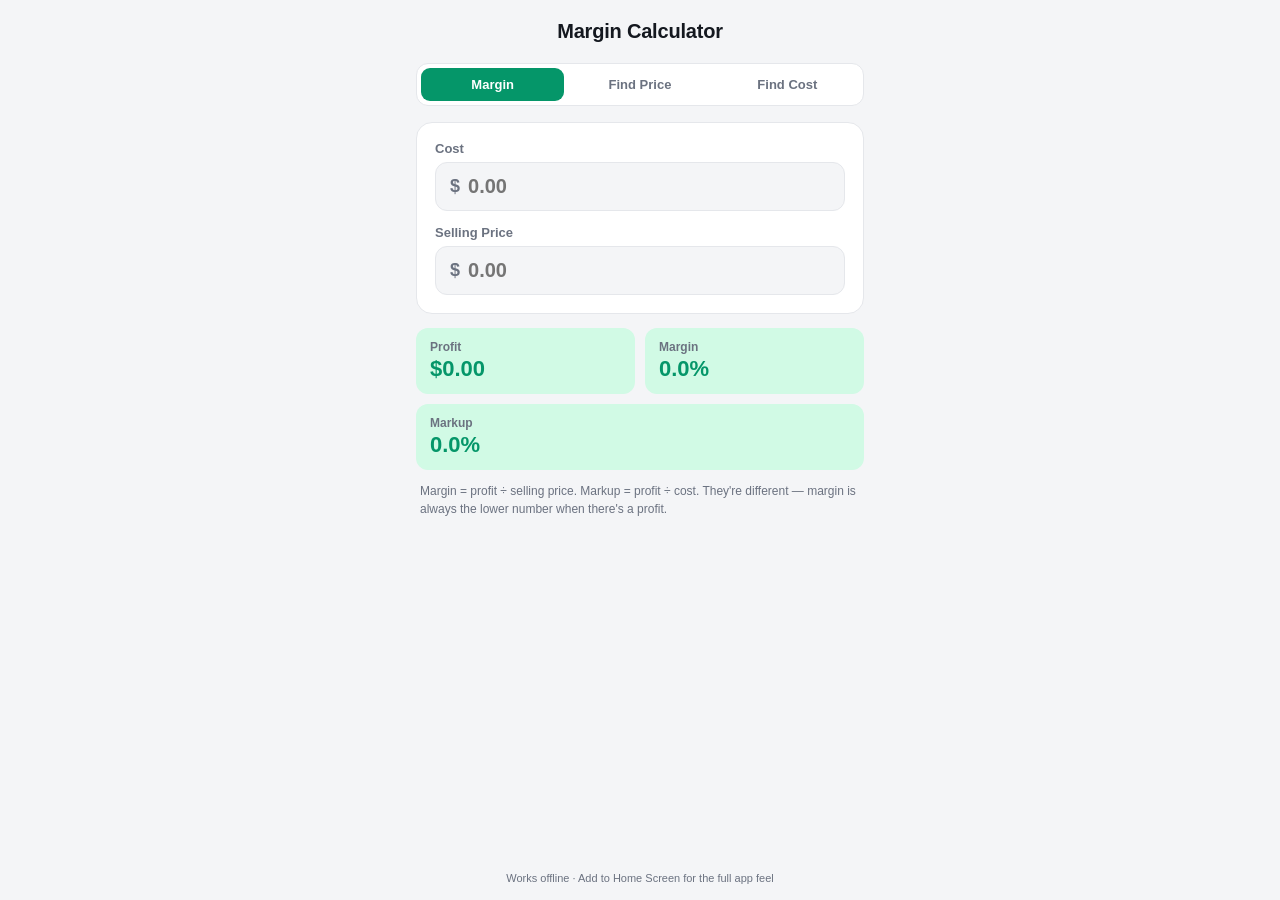
==== index.html @ df821b4a "Add installable margin calculator PWA Single-page app with three modes (margin/markup/profit from co" ====
<!doctype html>
<html lang="en">
<head>
<meta charset="UTF-8" />
<meta name="viewport" content="width=device-width, initial-scale=1, maximum-scale=1, viewport-fit=cover" />
<title>Margin Calc</title>
<meta name="theme-color" content="#059669" />
<meta name="description" content="Fast margin, markup, price and cost calculator." />

<link rel="manifest" href="manifest.json" />
<link rel="icon" href="icons/icon-32.png" sizes="32x32" />
<link rel="apple-touch-icon" href="icons/icon-180.png" />
<meta name="apple-mobile-web-app-capable" content="yes" />
<meta name="apple-mobile-web-app-status-bar-style" content="black-translucent" />
<meta name="apple-mobile-web-app-title" content="Margin Calc" />

<style>
  :root {
    --bg: #f4f5f7;
    --card: #ffffff;
    --text: #14181f;
    --text-dim: #6b7280;
    --accent: #059669;
    --accent-dim: #d1fae5;
    --border: #e5e7eb;
    --danger: #dc2626;
    --radius: 16px;
  }
  @media (prefers-color-scheme: dark) {
    :root {
      --bg: #0b0d10;
      --card: #16191d;
      --text: #f2f3f5;
      --text-dim: #9aa1ab;
      --accent: #10b981;
      --accent-dim: #0f2e24;
      --border: #262b31;
      --danger: #f87171;
    }
  }
  * { box-sizing: border-box; -webkit-tap-highlight-color: transparent; }
  html, body {
    margin: 0;
    padding: 0;
    background: var(--bg);
    color: var(--text);
    font-family: -apple-system, BlinkMacSystemFont, "Segoe UI", Roboto, Helvetica, Arial, sans-serif;
    height: 100%;
    overscroll-behavior-y: none;
  }
  body {
    padding: env(safe-area-inset-top) env(safe-area-inset-right) env(safe-area-inset-bottom) env(safe-area-inset-left);
    display: flex;
    flex-direction: column;
    min-height: 100vh;
  }
  header {
    padding: 20px 20px 8px;
    text-align: center;
  }
  header h1 {
    font-size: 20px;
    font-weight: 700;
    margin: 0;
    letter-spacing: -0.01em;
  }
  main {
    flex: 1;
    padding: 12px 16px 24px;
    max-width: 480px;
    width: 100%;
    margin: 0 auto;
  }

  .tabs {
    display: flex;
    background: var(--card);
    border: 1px solid var(--border);
    border-radius: 12px;
    padding: 4px;
    gap: 4px;
    margin-bottom: 16px;
  }
  .tab {
    flex: 1;
    border: none;
    background: transparent;
    color: var(--text-dim);
    font-size: 13px;
    font-weight: 600;
    padding: 9px 4px;
    border-radius: 9px;
    cursor: pointer;
  }
  .tab.active {
    background: var(--accent);
    color: white;
  }

  .card {
    background: var(--card);
    border: 1px solid var(--border);
    border-radius: var(--radius);
    padding: 18px;
    margin-bottom: 14px;
  }

  .field { margin-bottom: 14px; }
  .field:last-child { margin-bottom: 0; }
  label {
    display: block;
    font-size: 13px;
    font-weight: 600;
    color: var(--text-dim);
    margin-bottom: 6px;
  }
  .input-wrap {
    display: flex;
    align-items: center;
    background: var(--bg);
    border: 1px solid var(--border);
    border-radius: 12px;
    padding: 0 14px;
  }
  .input-wrap .prefix, .input-wrap .suffix {
    font-size: 18px;
    color: var(--text-dim);
    font-weight: 600;
  }
  input[type="text"], input[type="number"] {
    flex: 1;
    border: none;
    background: transparent;
    outline: none;
    font-size: 20px;
    font-weight: 600;
    color: var(--text);
    padding: 12px 8px;
    width: 100%;
    font-variant-numeric: tabular-nums;
  }

  .results {
    display: grid;
    grid-template-columns: 1fr 1fr;
    gap: 10px;
    margin-top: 4px;
  }
  .result {
    background: var(--accent-dim);
    border-radius: 12px;
    padding: 12px 14px;
  }
  .result.full { grid-column: 1 / -1; }
  .result .label {
    font-size: 12px;
    font-weight: 600;
    color: var(--text-dim);
    margin-bottom: 2px;
  }
  .result .value {
    font-size: 22px;
    font-weight: 700;
    color: var(--accent);
    font-variant-numeric: tabular-nums;
  }
  .result .value.negative { color: var(--danger); }

  .hint {
    font-size: 12px;
    color: var(--text-dim);
    line-height: 1.5;
    padding: 0 4px;
  }

  footer {
    text-align: center;
    font-size: 11px;
    color: var(--text-dim);
    padding: 8px 16px calc(16px + env(safe-area-inset-bottom));
  }
</style>
</head>
<body>

<header>
  <h1>Margin Calculator</h1>
</header>

<main>
  <div class="tabs" role="tablist">
    <button class="tab active" data-tab="margin">Margin</button>
    <button class="tab" data-tab="price">Find Price</button>
    <button class="tab" data-tab="cost">Find Cost</button>
  </div>

  <!-- Tab 1: Cost + Price -> Margin, Markup, Profit -->
  <section class="panel" id="panel-margin">
    <div class="card">
      <div class="field">
        <label for="m-cost">Cost</label>
        <div class="input-wrap">
          <span class="prefix">$</span>
          <input type="text" inputmode="decimal" id="m-cost" placeholder="0.00" />
        </div>
      </div>
      <div class="field">
        <label for="m-price">Selling Price</label>
        <div class="input-wrap">
          <span class="prefix">$</span>
          <input type="text" inputmode="decimal" id="m-price" placeholder="0.00" />
        </div>
      </div>
    </div>
    <div class="results">
      <div class="result"><div class="label">Profit</div><div class="value" id="m-profit">$0.00</div></div>
      <div class="result"><div class="label">Margin</div><div class="value" id="m-margin">0%</div></div>
      <div class="result full"><div class="label">Markup</div><div class="value" id="m-markup">0%</div></div>
    </div>
    <p class="hint">Margin = profit ÷ selling price. Markup = profit ÷ cost. They're different — margin is always the lower number when there's a profit.</p>
  </section>

  <!-- Tab 2: Cost + Margin -> Price -->
  <section class="panel" id="panel-price" style="display:none">
    <div class="card">
      <div class="field">
        <label for="p-cost">Cost</label>
        <div class="input-wrap">
          <span class="prefix">$</span>
          <input type="text" inputmode="decimal" id="p-cost" placeholder="0.00" />
        </div>
      </div>
      <div class="field">
        <label for="p-margin">Target Margin</label>
        <div class="input-wrap">
          <input type="text" inputmode="decimal" id="p-margin" placeholder="0" />
          <span class="suffix">%</span>
        </div>
      </div>
    </div>
    <div class="results">
      <div class="result"><div class="label">Selling Price</div><div class="value" id="p-price">$0.00</div></div>
      <div class="result"><div class="label">Profit</div><div class="value" id="p-profit">$0.00</div></div>
      <div class="result full"><div class="label">Markup</div><div class="value" id="p-markup">0%</div></div>
    </div>
    <p class="hint">Enter your cost and the margin you want to earn, and this shows what to charge.</p>
  </section>

  <!-- Tab 3: Price + Margin -> Cost -->
  <section class="panel" id="panel-cost" style="display:none">
    <div class="card">
      <div class="field">
        <label for="c-price">Selling Price</label>
        <div class="input-wrap">
          <span class="prefix">$</span>
          <input type="text" inputmode="decimal" id="c-price" placeholder="0.00" />
        </div>
      </div>
      <div class="field">
        <label for="c-margin">Target Margin</label>
        <div class="input-wrap">
          <input type="text" inputmode="decimal" id="c-margin" placeholder="0" />
          <span class="suffix">%</span>
        </div>
      </div>
    </div>
    <div class="results">
      <div class="result"><div class="label">Max Cost</div><div class="value" id="c-cost">$0.00</div></div>
      <div class="result"><div class="label">Profit</div><div class="value" id="c-profit">$0.00</div></div>
      <div class="result full"><div class="label">Markup</div><div class="value" id="c-markup">0%</div></div>
    </div>
    <p class="hint">Enter your selling price and target margin to see the most you can pay for it.</p>
  </section>
</main>

<footer>Works offline · Add to Home Screen for the full app feel</footer>

<script src="app.js"></script>
<script>
  if ("serviceWorker" in navigator) {
    window.addEventListener("load", () => {
      navigator.serviceWorker.register("sw.js").catch(() => {});
    });
  }
</script>
</body>
</html>
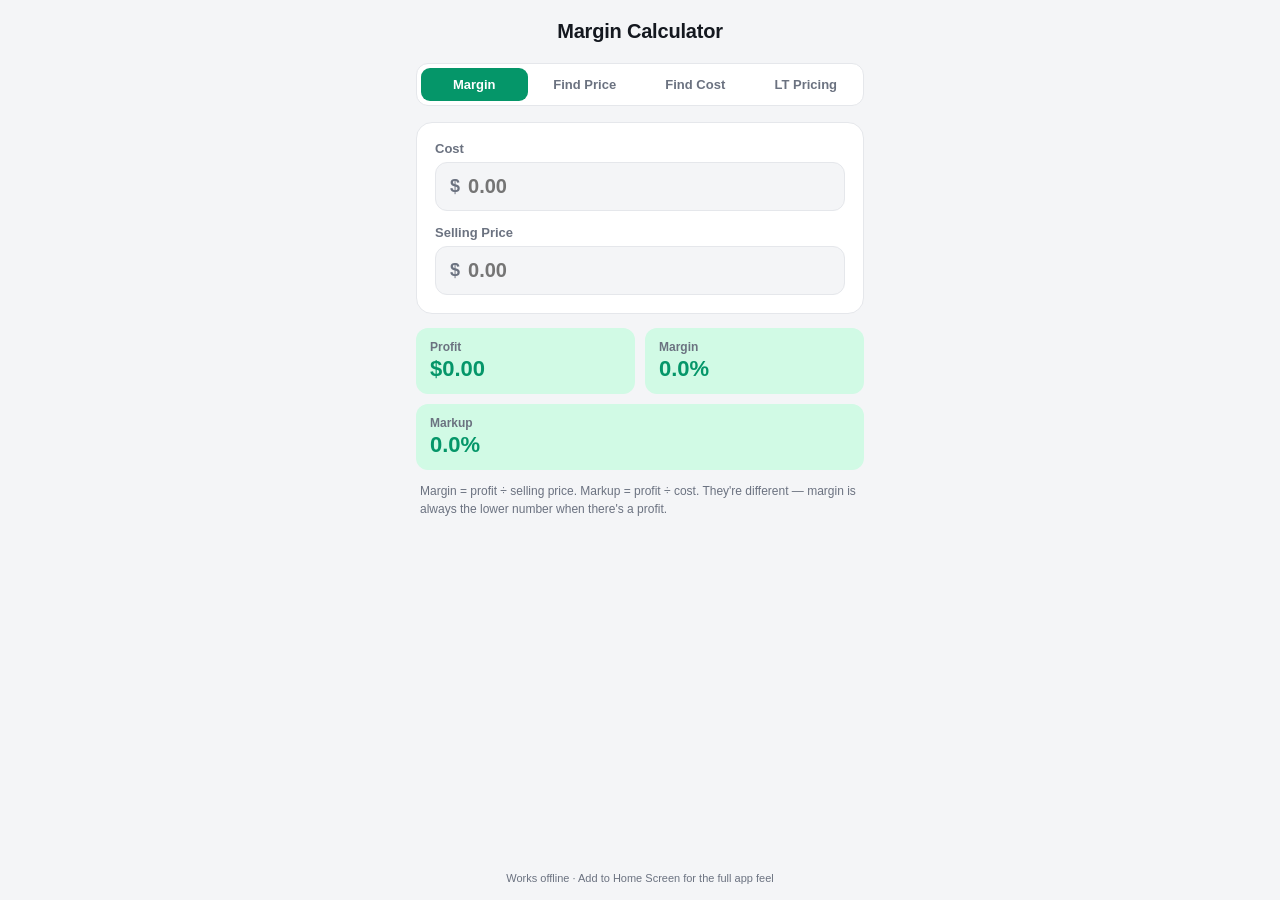
==== commit 3242f0d0: "Add LT Pricing tab (Local Treasures Pricing Tool, Option 1) Replicates cells A4:D17 of the Local Tre" ====
--- a/index.html
+++ b/index.html
@@ -192,6 +192,7 @@
     <button class="tab active" data-tab="margin">Margin</button>
     <button class="tab" data-tab="price">Find Price</button>
     <button class="tab" data-tab="cost">Find Cost</button>
+    <button class="tab" data-tab="lt">LT Pricing</button>
   </div>
 
   <!-- Tab 1: Cost + Price -> Margin, Markup, Profit -->
@@ -270,6 +271,50 @@
       <div class="result full"><div class="label">Markup</div><div class="value" id="c-markup">0%</div></div>
     </div>
     <p class="hint">Enter your selling price and target margin to see the most you can pay for it.</p>
+  </section>
+
+  <!-- Tab 4: Local Treasures Pricing Tool — Option 1 (Customer Price + Labour + Materials -> Margin/Markup) -->
+  <section class="panel" id="panel-lt" style="display:none">
+    <div class="card">
+      <div class="field">
+        <label for="lt-fee">LT Fee Rate</label>
+        <div class="input-wrap">
+          <input type="text" inputmode="decimal" id="lt-fee" placeholder="0" value="6.65" />
+          <span class="suffix">%</span>
+        </div>
+      </div>
+      <div class="field">
+        <label for="lt-customer">Customer Price</label>
+        <div class="input-wrap">
+          <span class="prefix">£</span>
+          <input type="text" inputmode="decimal" id="lt-customer" placeholder="0.00" />
+        </div>
+      </div>
+      <div class="field">
+        <label for="lt-labour">Treasure Price / Labour</label>
+        <div class="input-wrap">
+          <span class="prefix">£</span>
+          <input type="text" inputmode="decimal" id="lt-labour" placeholder="0.00" />
+        </div>
+      </div>
+      <div class="field">
+        <label for="lt-materials">Materials</label>
+        <div class="input-wrap">
+          <span class="prefix">£</span>
+          <input type="text" inputmode="decimal" id="lt-materials" placeholder="0.00" />
+        </div>
+      </div>
+    </div>
+    <div class="results">
+      <div class="result"><div class="label">HHH Profit (before fee)</div><div class="value" id="lt-profit">£0.00</div></div>
+      <div class="result"><div class="label">LT Fee</div><div class="value" id="lt-ltfee">£0.00</div></div>
+      <div class="result"><div class="label">HHH Net Profit</div><div class="value" id="lt-net">£0.00</div></div>
+      <div class="result"><div class="label">Margin % before Fee</div><div class="value" id="lt-margin-before">0%</div></div>
+      <div class="result"><div class="label">Margin % (Net ÷ Revenue)</div><div class="value" id="lt-margin-net">0%</div></div>
+      <div class="result"><div class="label">Markup %</div><div class="value" id="lt-markup">0%</div></div>
+      <div class="result full"><div class="label">Labour % Cost</div><div class="value" id="lt-labour-pct">0%</div></div>
+    </div>
+    <p class="hint">Local Treasures Pricing Tool — Option 1: enter Customer Price, Labour, and Materials to see HHH's margin and markup.</p>
   </section>
 </main>
 
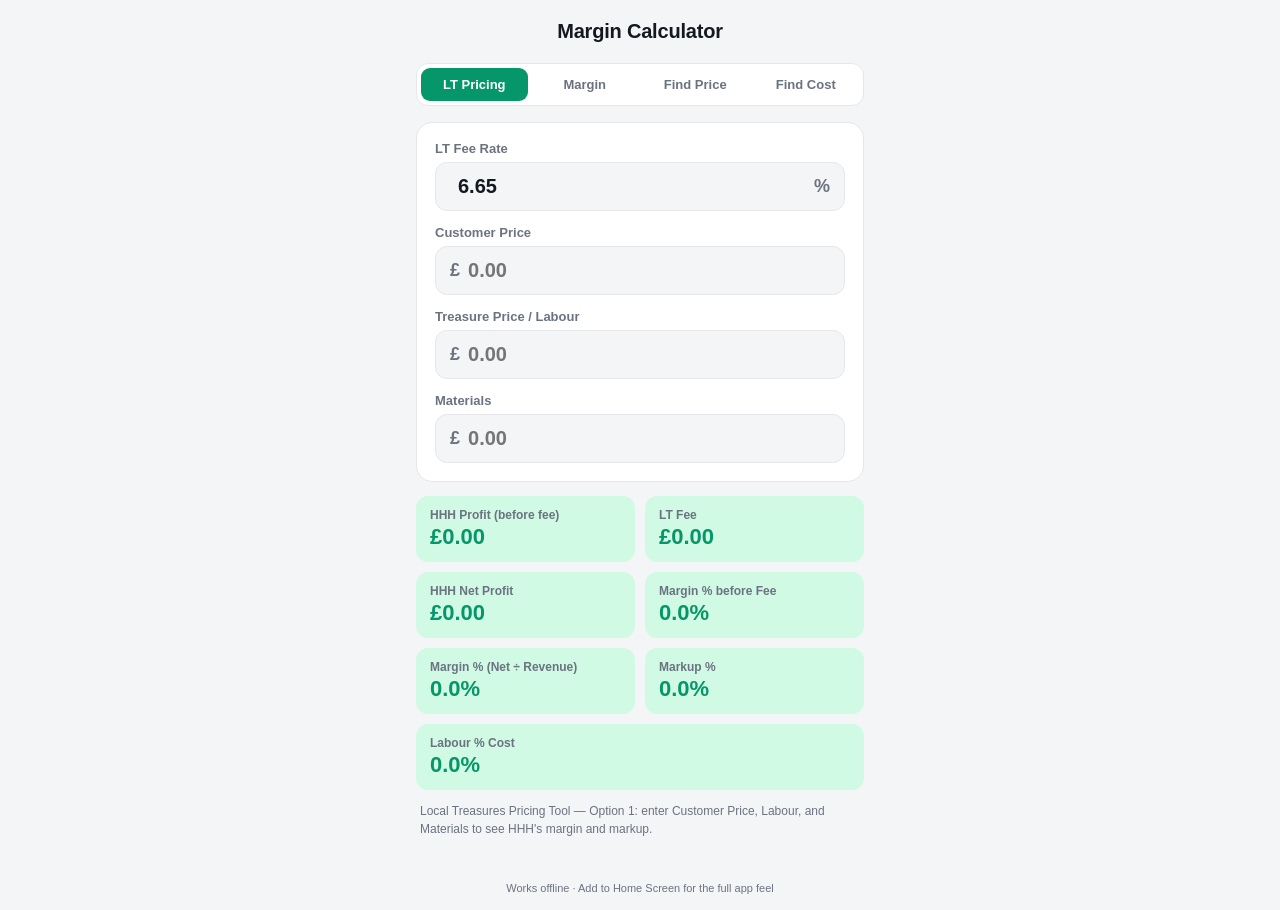
==== commit 5484fd8f: "Make LT Pricing the default tab Co-Authored-By: Claude Sonnet 5 <noreply@anthropic.com> Claude-Sessi" ====
--- a/index.html
+++ b/index.html
@@ -189,14 +189,14 @@
 
 <main>
   <div class="tabs" role="tablist">
-    <button class="tab active" data-tab="margin">Margin</button>
+    <button class="tab active" data-tab="lt">LT Pricing</button>
+    <button class="tab" data-tab="margin">Margin</button>
     <button class="tab" data-tab="price">Find Price</button>
     <button class="tab" data-tab="cost">Find Cost</button>
-    <button class="tab" data-tab="lt">LT Pricing</button>
   </div>
 
   <!-- Tab 1: Cost + Price -> Margin, Markup, Profit -->
-  <section class="panel" id="panel-margin">
+  <section class="panel" id="panel-margin" style="display:none">
     <div class="card">
       <div class="field">
         <label for="m-cost">Cost</label>
@@ -274,7 +274,7 @@
   </section>
 
   <!-- Tab 4: Local Treasures Pricing Tool — Option 1 (Customer Price + Labour + Materials -> Margin/Markup) -->
-  <section class="panel" id="panel-lt" style="display:none">
+  <section class="panel" id="panel-lt">
     <div class="card">
       <div class="field">
         <label for="lt-fee">LT Fee Rate</label>
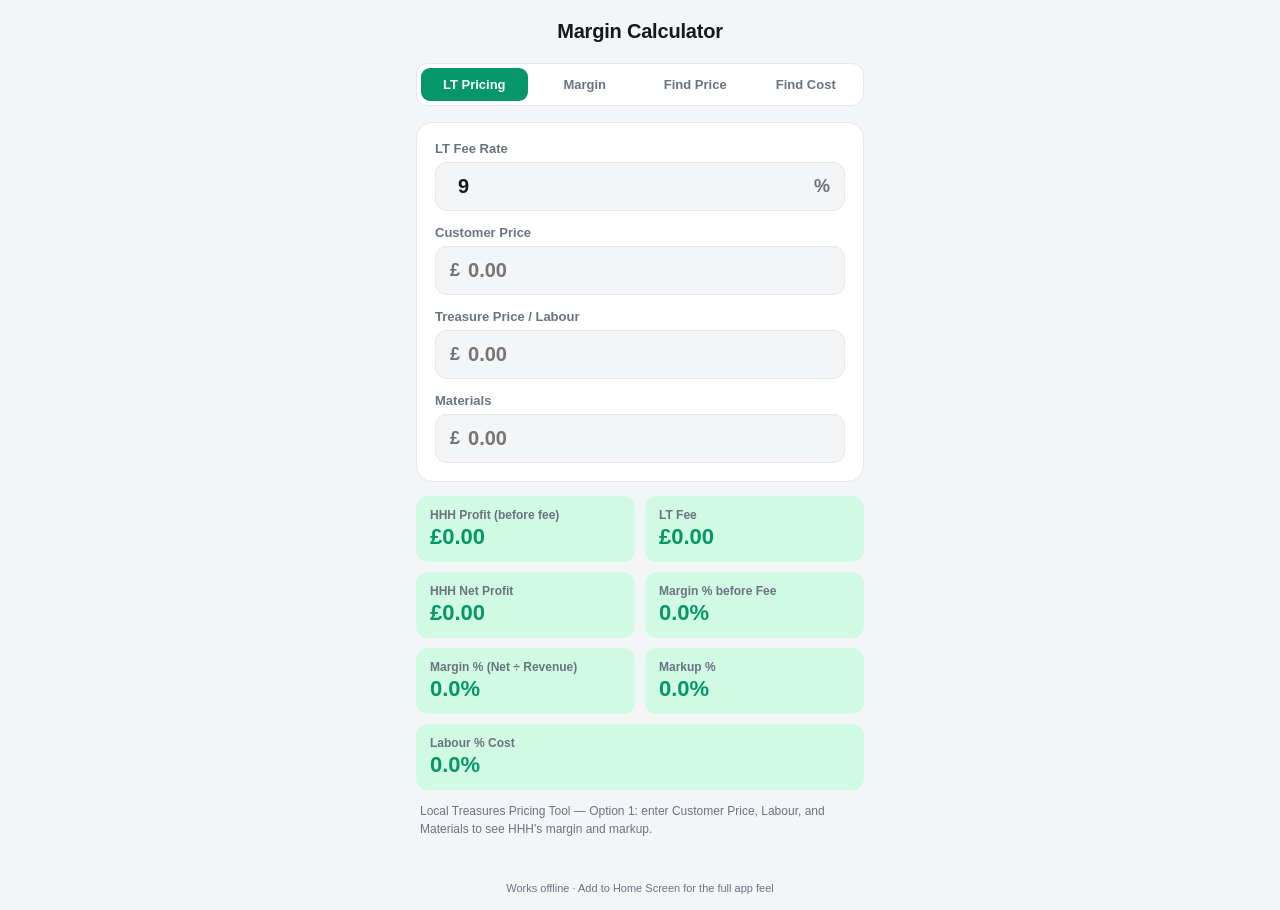
==== commit ef6ba23c: "Set default LT Fee Rate to 9% on load Co-Authored-By: Claude Sonnet 5 <noreply@anthropic.com> Claude" ====
--- a/index.html
+++ b/index.html
@@ -279,7 +279,7 @@
       <div class="field">
         <label for="lt-fee">LT Fee Rate</label>
         <div class="input-wrap">
-          <input type="text" inputmode="decimal" id="lt-fee" placeholder="0" value="6.65" />
+          <input type="text" inputmode="decimal" id="lt-fee" placeholder="0" value="9" />
           <span class="suffix">%</span>
         </div>
       </div>
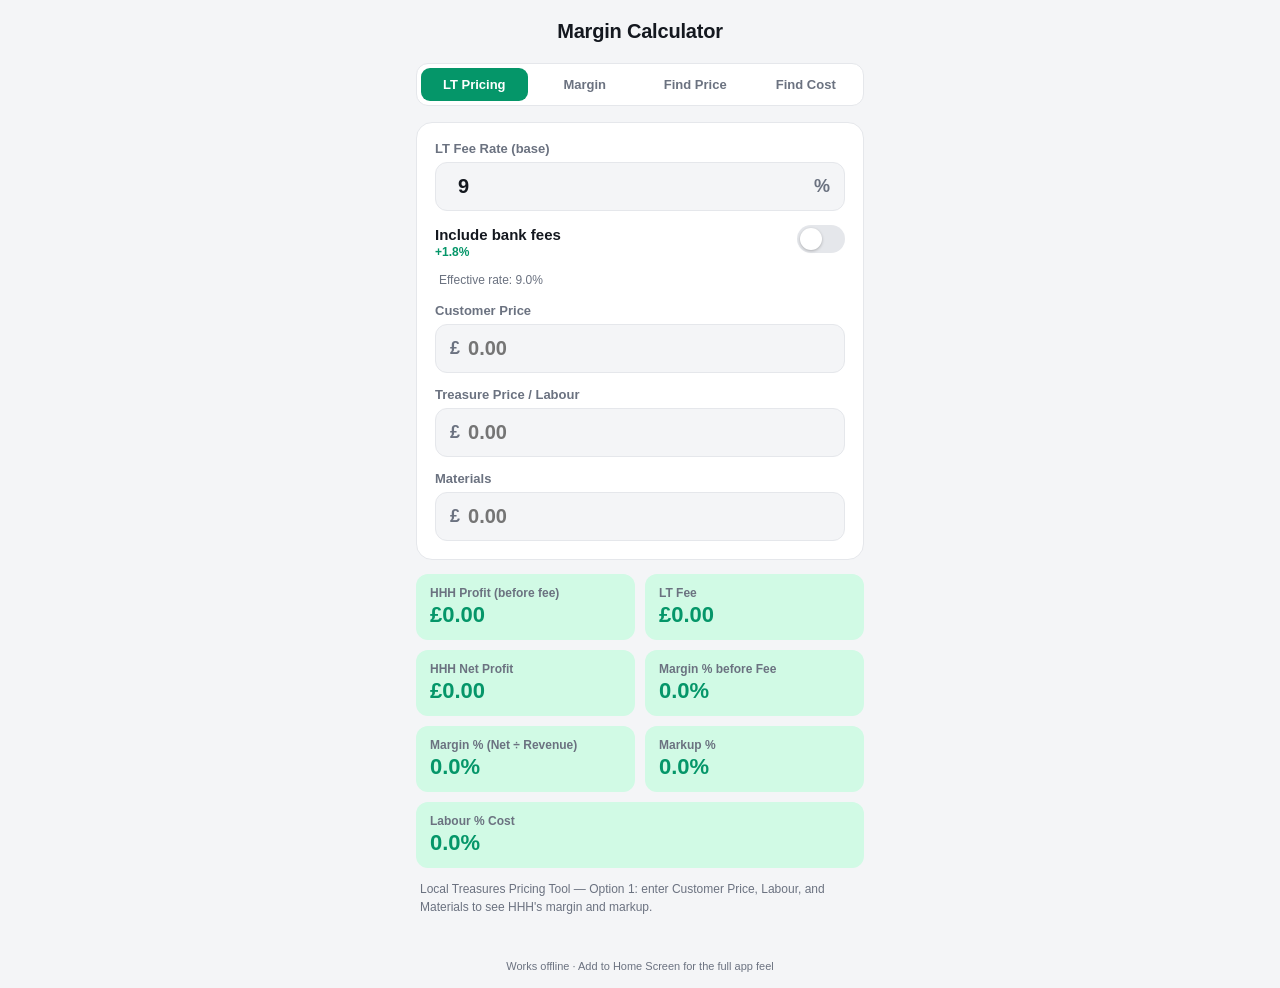
==== commit c9e5274e: "Add bank fees toggle to LT Pricing tab Adds a switch for "Include bank fees" (+1.8%) that's added on" ====
--- a/index.html
+++ b/index.html
@@ -173,6 +173,65 @@
     padding: 0 4px;
   }
 
+  .toggle-row {
+    display: flex;
+    align-items: center;
+    justify-content: space-between;
+    gap: 12px;
+  }
+  .toggle-label {
+    display: block;
+    font-size: 15px;
+    font-weight: 600;
+    color: var(--text);
+    margin: 0;
+  }
+  .toggle-sub {
+    display: block;
+    font-size: 12px;
+    font-weight: 600;
+    color: var(--accent);
+    margin-top: 2px;
+  }
+  .switch {
+    position: relative;
+    display: inline-block;
+    width: 48px;
+    height: 28px;
+    flex-shrink: 0;
+  }
+  .switch input {
+    opacity: 0;
+    width: 0;
+    height: 0;
+  }
+  .switch .slider {
+    position: absolute;
+    cursor: pointer;
+    inset: 0;
+    background: var(--border);
+    border-radius: 999px;
+    transition: background 0.15s ease;
+  }
+  .switch .slider::before {
+    content: "";
+    position: absolute;
+    height: 22px;
+    width: 22px;
+    left: 3px;
+    top: 3px;
+    background: white;
+    border-radius: 50%;
+    transition: transform 0.15s ease;
+    box-shadow: 0 1px 3px rgba(0, 0, 0, 0.25);
+  }
+  .switch input:checked + .slider {
+    background: var(--accent);
+  }
+  .switch input:checked + .slider::before {
+    transform: translateX(20px);
+  }
+
   footer {
     text-align: center;
     font-size: 11px;
@@ -277,11 +336,24 @@
   <section class="panel" id="panel-lt">
     <div class="card">
       <div class="field">
-        <label for="lt-fee">LT Fee Rate</label>
+        <label for="lt-fee">LT Fee Rate (base)</label>
         <div class="input-wrap">
           <input type="text" inputmode="decimal" id="lt-fee" placeholder="0" value="9" />
           <span class="suffix">%</span>
         </div>
+      </div>
+      <div class="field">
+        <div class="toggle-row">
+          <label for="lt-bank-fee" class="toggle-label">
+            Include bank fees
+            <span class="toggle-sub">+1.8%</span>
+          </label>
+          <label class="switch">
+            <input type="checkbox" id="lt-bank-fee" />
+            <span class="slider"></span>
+          </label>
+        </div>
+        <p class="hint" id="lt-effective-rate">Effective rate: 9.0%</p>
       </div>
       <div class="field">
         <label for="lt-customer">Customer Price</label>
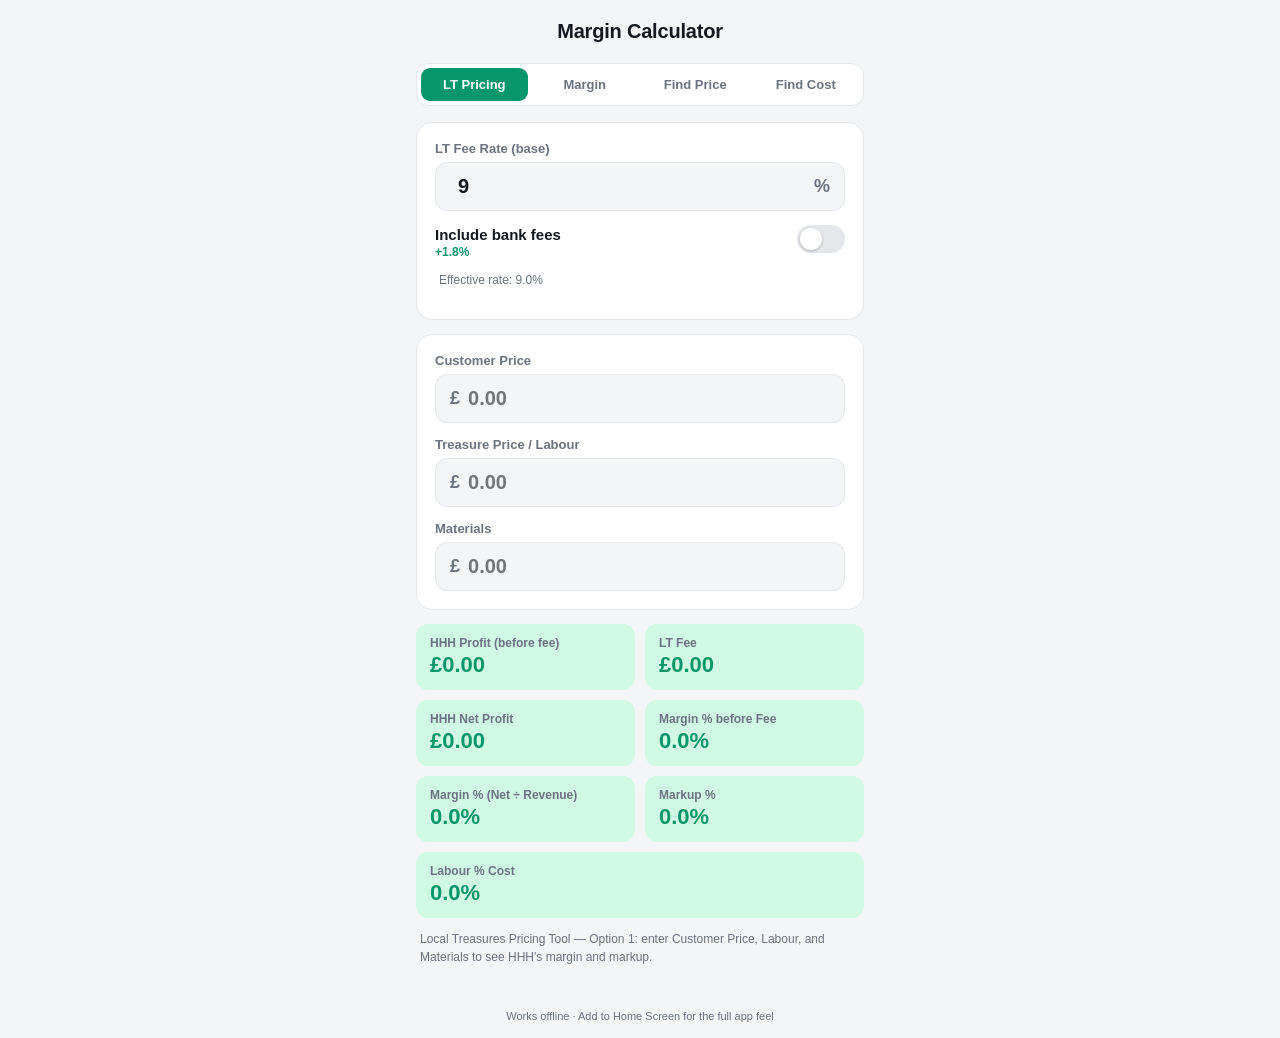
==== commit b4f06c4b: "Use GBP everywhere and factor LT fee into every tab's margin - Switch Margin, Find Price, and Find C" ====
--- a/index.html
+++ b/index.html
@@ -254,44 +254,70 @@
     <button class="tab" data-tab="cost">Find Cost</button>
   </div>
 
-  <!-- Tab 1: Cost + Price -> Margin, Markup, Profit -->
+  <!-- Shared LT fee settings, applied to every tab's margin/profit figures -->
+  <div class="card">
+    <div class="field">
+      <label for="fee-rate">LT Fee Rate (base)</label>
+      <div class="input-wrap">
+        <input type="text" inputmode="decimal" id="fee-rate" placeholder="0" value="9" />
+        <span class="suffix">%</span>
+      </div>
+    </div>
+    <div class="field">
+      <div class="toggle-row">
+        <label for="bank-fee" class="toggle-label">
+          Include bank fees
+          <span class="toggle-sub">+1.8%</span>
+        </label>
+        <label class="switch">
+          <input type="checkbox" id="bank-fee" />
+          <span class="slider"></span>
+        </label>
+      </div>
+      <p class="hint" id="effective-rate">Effective rate: 9.0%</p>
+    </div>
+  </div>
+
+  <!-- Tab 1: Cost + Price -> Margin, Markup, Profit (LT fee included) -->
   <section class="panel" id="panel-margin" style="display:none">
     <div class="card">
       <div class="field">
         <label for="m-cost">Cost</label>
         <div class="input-wrap">
-          <span class="prefix">$</span>
+          <span class="prefix">£</span>
           <input type="text" inputmode="decimal" id="m-cost" placeholder="0.00" />
         </div>
       </div>
       <div class="field">
         <label for="m-price">Selling Price</label>
         <div class="input-wrap">
-          <span class="prefix">$</span>
+          <span class="prefix">£</span>
           <input type="text" inputmode="decimal" id="m-price" placeholder="0.00" />
         </div>
       </div>
     </div>
     <div class="results">
-      <div class="result"><div class="label">Profit</div><div class="value" id="m-profit">$0.00</div></div>
-      <div class="result"><div class="label">Margin</div><div class="value" id="m-margin">0%</div></div>
+      <div class="result"><div class="label">Profit (before fee)</div><div class="value" id="m-profit">£0.00</div></div>
+      <div class="result"><div class="label">LT Fee</div><div class="value" id="m-ltfee">£0.00</div></div>
+      <div class="result"><div class="label">Net Profit</div><div class="value" id="m-net">£0.00</div></div>
+      <div class="result"><div class="label">Margin (Net)</div><div class="value" id="m-margin">0%</div></div>
       <div class="result full"><div class="label">Markup</div><div class="value" id="m-markup">0%</div></div>
     </div>
-    <p class="hint">Margin = profit ÷ selling price. Markup = profit ÷ cost. They're different — margin is always the lower number when there's a profit.</p>
+    <p class="hint">Margin = net profit (after LT fee) ÷ selling price. Markup = profit before fee ÷ cost.</p>
   </section>
 
-  <!-- Tab 2: Cost + Margin -> Price -->
+  <!-- Tab 2: Cost + Target Net Margin -> Price (LT fee included) -->
   <section class="panel" id="panel-price" style="display:none">
     <div class="card">
       <div class="field">
         <label for="p-cost">Cost</label>
         <div class="input-wrap">
-          <span class="prefix">$</span>
+          <span class="prefix">£</span>
           <input type="text" inputmode="decimal" id="p-cost" placeholder="0.00" />
         </div>
       </div>
       <div class="field">
-        <label for="p-margin">Target Margin</label>
+        <label for="p-margin">Target Net Margin</label>
         <div class="input-wrap">
           <input type="text" inputmode="decimal" id="p-margin" placeholder="0" />
           <span class="suffix">%</span>
@@ -299,25 +325,27 @@
       </div>
     </div>
     <div class="results">
-      <div class="result"><div class="label">Selling Price</div><div class="value" id="p-price">$0.00</div></div>
-      <div class="result"><div class="label">Profit</div><div class="value" id="p-profit">$0.00</div></div>
+      <div class="result"><div class="label">Selling Price</div><div class="value" id="p-price">£0.00</div></div>
+      <div class="result"><div class="label">Profit (before fee)</div><div class="value" id="p-profit">£0.00</div></div>
+      <div class="result"><div class="label">LT Fee</div><div class="value" id="p-ltfee">£0.00</div></div>
+      <div class="result"><div class="label">Net Profit</div><div class="value" id="p-net">£0.00</div></div>
       <div class="result full"><div class="label">Markup</div><div class="value" id="p-markup">0%</div></div>
     </div>
-    <p class="hint">Enter your cost and the margin you want to earn, and this shows what to charge.</p>
+    <p class="hint">Enter your cost and the net margin you want after the LT fee — this shows what to charge.</p>
   </section>
 
-  <!-- Tab 3: Price + Margin -> Cost -->
+  <!-- Tab 3: Price + Target Net Margin -> Max Cost (LT fee included) -->
   <section class="panel" id="panel-cost" style="display:none">
     <div class="card">
       <div class="field">
         <label for="c-price">Selling Price</label>
         <div class="input-wrap">
-          <span class="prefix">$</span>
+          <span class="prefix">£</span>
           <input type="text" inputmode="decimal" id="c-price" placeholder="0.00" />
         </div>
       </div>
       <div class="field">
-        <label for="c-margin">Target Margin</label>
+        <label for="c-margin">Target Net Margin</label>
         <div class="input-wrap">
           <input type="text" inputmode="decimal" id="c-margin" placeholder="0" />
           <span class="suffix">%</span>
@@ -325,36 +353,18 @@
       </div>
     </div>
     <div class="results">
-      <div class="result"><div class="label">Max Cost</div><div class="value" id="c-cost">$0.00</div></div>
-      <div class="result"><div class="label">Profit</div><div class="value" id="c-profit">$0.00</div></div>
+      <div class="result"><div class="label">Max Cost</div><div class="value" id="c-cost">£0.00</div></div>
+      <div class="result"><div class="label">Profit (before fee)</div><div class="value" id="c-profit">£0.00</div></div>
+      <div class="result"><div class="label">LT Fee</div><div class="value" id="c-ltfee">£0.00</div></div>
+      <div class="result"><div class="label">Net Profit</div><div class="value" id="c-net">£0.00</div></div>
       <div class="result full"><div class="label">Markup</div><div class="value" id="c-markup">0%</div></div>
     </div>
-    <p class="hint">Enter your selling price and target margin to see the most you can pay for it.</p>
+    <p class="hint">Enter your selling price and the net margin you want after the LT fee — this shows the most you can pay for it.</p>
   </section>
 
   <!-- Tab 4: Local Treasures Pricing Tool — Option 1 (Customer Price + Labour + Materials -> Margin/Markup) -->
   <section class="panel" id="panel-lt">
     <div class="card">
-      <div class="field">
-        <label for="lt-fee">LT Fee Rate (base)</label>
-        <div class="input-wrap">
-          <input type="text" inputmode="decimal" id="lt-fee" placeholder="0" value="9" />
-          <span class="suffix">%</span>
-        </div>
-      </div>
-      <div class="field">
-        <div class="toggle-row">
-          <label for="lt-bank-fee" class="toggle-label">
-            Include bank fees
-            <span class="toggle-sub">+1.8%</span>
-          </label>
-          <label class="switch">
-            <input type="checkbox" id="lt-bank-fee" />
-            <span class="slider"></span>
-          </label>
-        </div>
-        <p class="hint" id="lt-effective-rate">Effective rate: 9.0%</p>
-      </div>
       <div class="field">
         <label for="lt-customer">Customer Price</label>
         <div class="input-wrap">
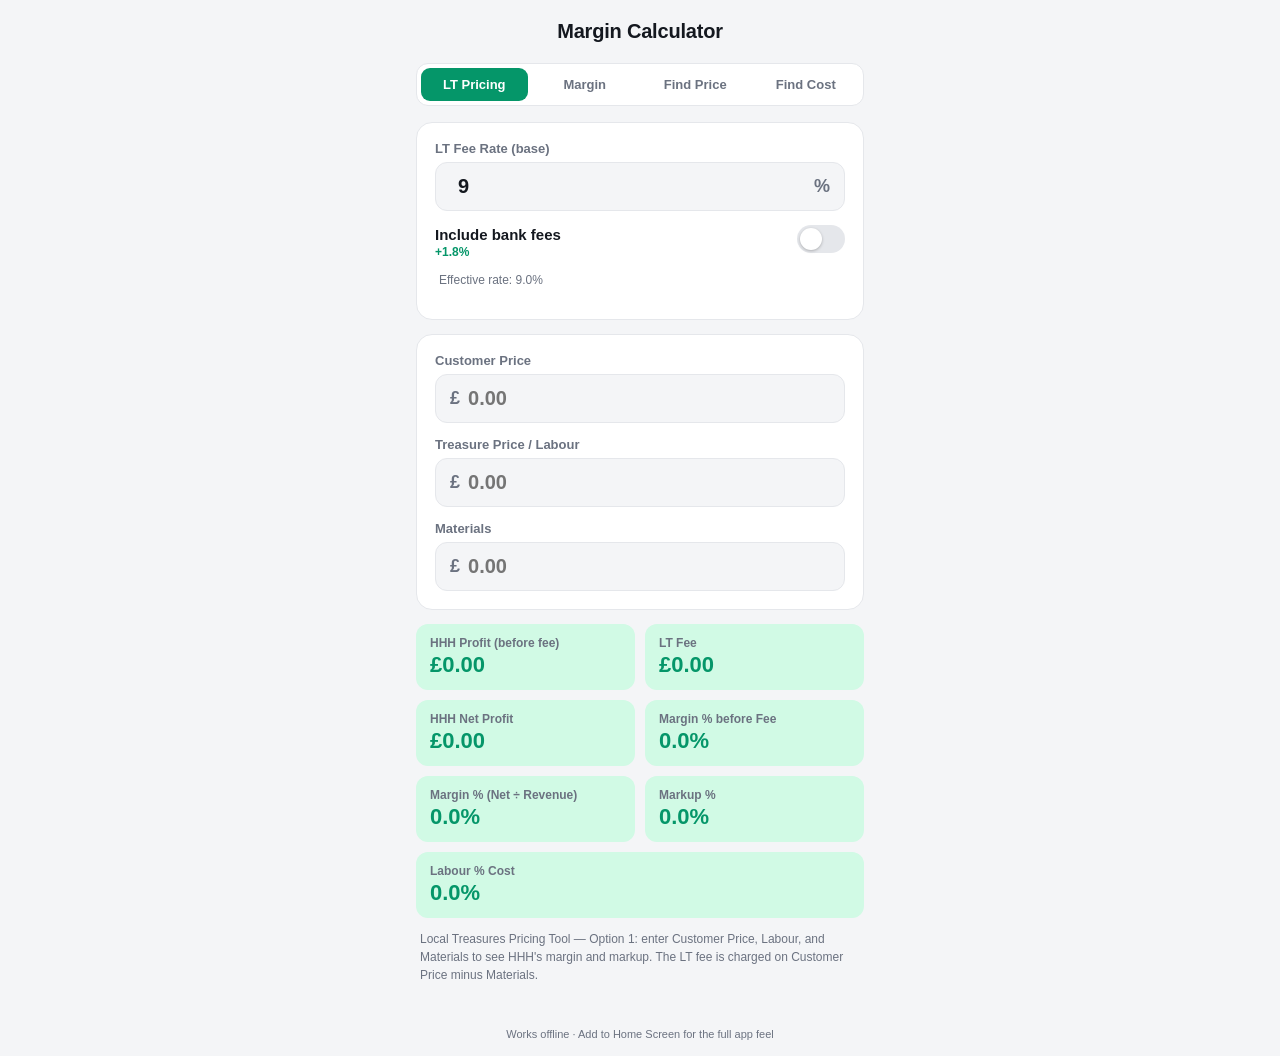
==== commit 473a6fe7: "Fix LT fee base to exclude materials across every calculator The LT fee is a franchise fee on revenu" ====
--- a/index.html
+++ b/index.html
@@ -278,14 +278,21 @@
     </div>
   </div>
 
-  <!-- Tab 1: Cost + Price -> Margin, Markup, Profit (LT fee included) -->
+  <!-- Tab 1: Labour + Materials + Price -> Margin, Markup, Profit (LT fee excludes materials) -->
   <section class="panel" id="panel-margin" style="display:none">
     <div class="card">
       <div class="field">
-        <label for="m-cost">Cost</label>
-        <div class="input-wrap">
-          <span class="prefix">£</span>
-          <input type="text" inputmode="decimal" id="m-cost" placeholder="0.00" />
+        <label for="m-labour">Labour</label>
+        <div class="input-wrap">
+          <span class="prefix">£</span>
+          <input type="text" inputmode="decimal" id="m-labour" placeholder="0.00" />
+        </div>
+      </div>
+      <div class="field">
+        <label for="m-materials">Materials</label>
+        <div class="input-wrap">
+          <span class="prefix">£</span>
+          <input type="text" inputmode="decimal" id="m-materials" placeholder="0.00" />
         </div>
       </div>
       <div class="field">
@@ -303,17 +310,24 @@
       <div class="result"><div class="label">Margin (Net)</div><div class="value" id="m-margin">0%</div></div>
       <div class="result full"><div class="label">Markup</div><div class="value" id="m-markup">0%</div></div>
     </div>
-    <p class="hint">Margin = net profit (after LT fee) ÷ selling price. Markup = profit before fee ÷ cost.</p>
+    <p class="hint">Margin = net profit (after LT fee) ÷ selling price. The LT fee is charged on price minus materials. Markup = profit before fee ÷ (labour + materials).</p>
   </section>
 
-  <!-- Tab 2: Cost + Target Net Margin -> Price (LT fee included) -->
+  <!-- Tab 2: Labour + Materials + Target Net Margin -> Price (LT fee excludes materials) -->
   <section class="panel" id="panel-price" style="display:none">
     <div class="card">
       <div class="field">
-        <label for="p-cost">Cost</label>
-        <div class="input-wrap">
-          <span class="prefix">£</span>
-          <input type="text" inputmode="decimal" id="p-cost" placeholder="0.00" />
+        <label for="p-labour">Labour</label>
+        <div class="input-wrap">
+          <span class="prefix">£</span>
+          <input type="text" inputmode="decimal" id="p-labour" placeholder="0.00" />
+        </div>
+      </div>
+      <div class="field">
+        <label for="p-materials">Materials</label>
+        <div class="input-wrap">
+          <span class="prefix">£</span>
+          <input type="text" inputmode="decimal" id="p-materials" placeholder="0.00" />
         </div>
       </div>
       <div class="field">
@@ -331,10 +345,10 @@
       <div class="result"><div class="label">Net Profit</div><div class="value" id="p-net">£0.00</div></div>
       <div class="result full"><div class="label">Markup</div><div class="value" id="p-markup">0%</div></div>
     </div>
-    <p class="hint">Enter your cost and the net margin you want after the LT fee — this shows what to charge.</p>
+    <p class="hint">Enter labour, materials, and the net margin you want after the LT fee (charged on price minus materials) — this shows what to charge.</p>
   </section>
 
-  <!-- Tab 3: Price + Target Net Margin -> Max Cost (LT fee included) -->
+  <!-- Tab 3: Price + Materials + Target Net Margin -> Max Labour (LT fee excludes materials) -->
   <section class="panel" id="panel-cost" style="display:none">
     <div class="card">
       <div class="field">
@@ -345,6 +359,13 @@
         </div>
       </div>
       <div class="field">
+        <label for="c-materials">Materials</label>
+        <div class="input-wrap">
+          <span class="prefix">£</span>
+          <input type="text" inputmode="decimal" id="c-materials" placeholder="0.00" />
+        </div>
+      </div>
+      <div class="field">
         <label for="c-margin">Target Net Margin</label>
         <div class="input-wrap">
           <input type="text" inputmode="decimal" id="c-margin" placeholder="0" />
@@ -353,13 +374,14 @@
       </div>
     </div>
     <div class="results">
-      <div class="result"><div class="label">Max Cost</div><div class="value" id="c-cost">£0.00</div></div>
+      <div class="result"><div class="label">Max Labour</div><div class="value" id="c-labour">£0.00</div></div>
+      <div class="result"><div class="label">Total Cost</div><div class="value" id="c-totalcost">£0.00</div></div>
       <div class="result"><div class="label">Profit (before fee)</div><div class="value" id="c-profit">£0.00</div></div>
       <div class="result"><div class="label">LT Fee</div><div class="value" id="c-ltfee">£0.00</div></div>
       <div class="result"><div class="label">Net Profit</div><div class="value" id="c-net">£0.00</div></div>
-      <div class="result full"><div class="label">Markup</div><div class="value" id="c-markup">0%</div></div>
-    </div>
-    <p class="hint">Enter your selling price and the net margin you want after the LT fee — this shows the most you can pay for it.</p>
+      <div class="result"><div class="label">Markup</div><div class="value" id="c-markup">0%</div></div>
+    </div>
+    <p class="hint">Enter your selling price, materials, and the net margin you want after the LT fee — this shows the most you can pay for labour.</p>
   </section>
 
   <!-- Tab 4: Local Treasures Pricing Tool — Option 1 (Customer Price + Labour + Materials -> Margin/Markup) -->
@@ -396,7 +418,7 @@
       <div class="result"><div class="label">Markup %</div><div class="value" id="lt-markup">0%</div></div>
       <div class="result full"><div class="label">Labour % Cost</div><div class="value" id="lt-labour-pct">0%</div></div>
     </div>
-    <p class="hint">Local Treasures Pricing Tool — Option 1: enter Customer Price, Labour, and Materials to see HHH's margin and markup.</p>
+    <p class="hint">Local Treasures Pricing Tool — Option 1: enter Customer Price, Labour, and Materials to see HHH's margin and markup. The LT fee is charged on Customer Price minus Materials.</p>
   </section>
 </main>
 
